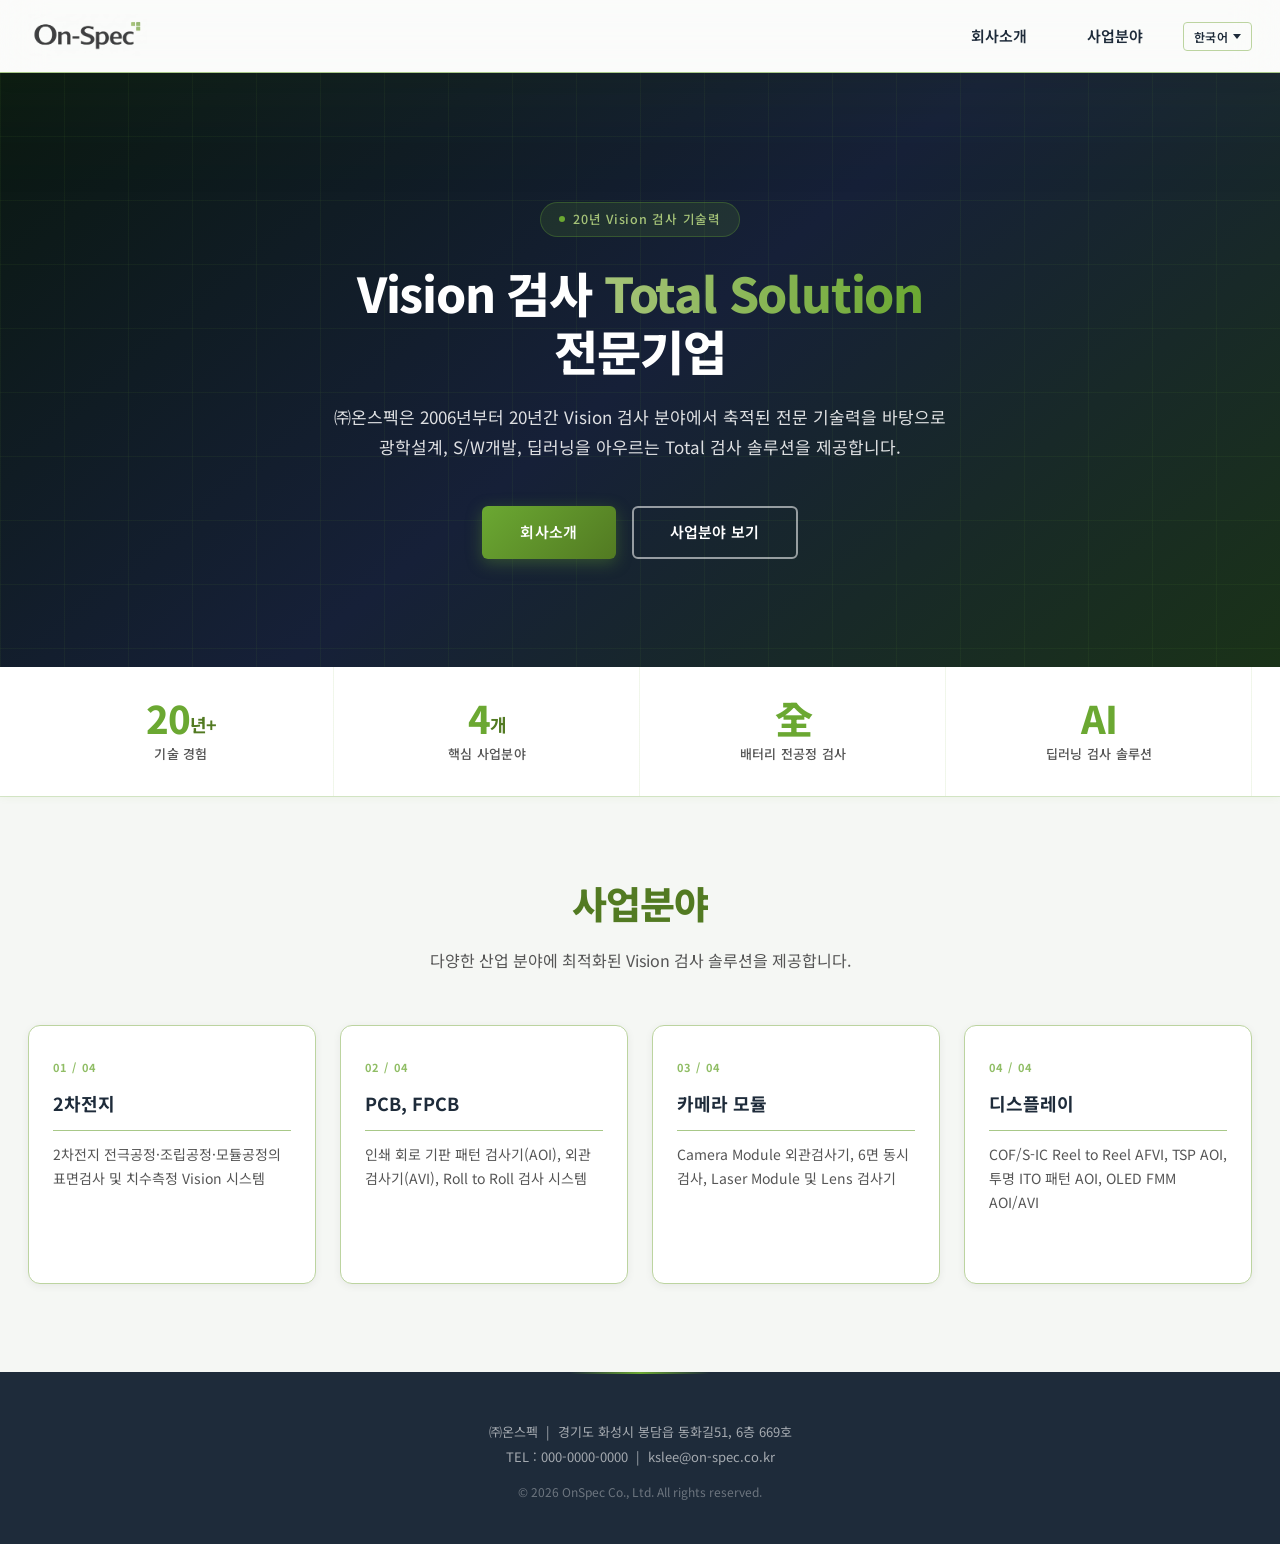
==== OnSpec_Homepage/wwwroot/index.html @ bb673530 "- 초기 버전 업데이트." ====
<!DOCTYPE html>
<html lang="ko">
<head>
    <meta charset="UTF-8">
    <meta name="viewport" content="width=device-width, initial-scale=1.0">
    <link rel="icon" href="favicon.ico" type="image/x-icon">
    <title>㈜온스펙 - Vision 검사 Total Solution</title>
    <link rel="preconnect" href="https://fonts.googleapis.com">
    <link rel="preconnect" href="https://fonts.gstatic.com" crossorigin>
    <link rel="stylesheet" href="https://fonts.googleapis.com/css2?family=Noto+Sans+KR:wght@400;500;600;700;800&display=swap">
    <link rel="stylesheet" href="style.css">
</head>
<body data-page="index">

    <!-- ══ HEADER ══════════════════════════════════════════════ -->
    <header class="site-header">
        <div class="header-inner">
            <div class="logo">
                <a href="index.html"><img src="res/logo.png" alt="㈜온스펙"></a>
            </div>
            <nav class="main-nav">
                <ul>
                    <li class="has-dropdown">
                        <a href="about.html" data-i18n="nav-about">회사소개</a>
                        <ul class="dropdown">
                            <li><a href="about.html#profile" data-i18n="sub-profile">Company Overview</a></li>
                            <li><a href="about.html#orgchart" data-i18n="sub-orgchart">Org Chart</a></li>
                            <li><a href="about.html#location" data-i18n="sub-location">Location</a></li>
                            <li><a href="about.html#contact" data-i18n="sub-contact">Contact</a></li>
                        </ul>
                    </li>
                    <li class="has-dropdown">
                        <a href="business.html" data-i18n="nav-business">사업분야</a>
                        <ul class="dropdown">
                            <li><a href="business.html#battery" data-i18n="sub-battery">Battery</a></li>
                            <li><a href="business.html#pcb" data-i18n="sub-pcb">PCB, FPCB</a></li>
                            <li><a href="business.html#camera" data-i18n="sub-camera">Camera Module</a></li>
                            <li><a href="business.html#display" data-i18n="sub-display">Display</a></li>
                        </ul>
                    </li>
                </ul>
            </nav>
            <div class="lang-select" id="langSelect"></div>
            <button class="menu-toggle" id="menuToggle" data-i18n-aria="menu-aria" aria-label="메뉴 열기">
                <span></span><span></span><span></span>
            </button>
        </div>
    </header>

    <!-- ══ MOBILE NAV ══════════════════════════════════════════ -->
    <nav class="mobile-nav" id="mobileNav">
        <ul>
            <li>
                <a href="about.html" data-i18n="nav-about">회사소개</a>
                <ul class="mobile-sub">
                    <li><a href="about.html#profile" data-i18n="sub-profile">Company Overview</a></li>
                    <li><a href="about.html#orgchart" data-i18n="sub-orgchart">Org Chart</a></li>
                    <li><a href="about.html#location" data-i18n="sub-location">Location</a></li>
                    <li><a href="about.html#contact" data-i18n="sub-contact">Contact</a></li>
                </ul>
            </li>
            <li>
                <a href="business.html" data-i18n="nav-business">사업분야</a>
                <ul class="mobile-sub">
                    <li><a href="business.html#battery" data-i18n="sub-battery">Battery</a></li>
                    <li><a href="business.html#pcb" data-i18n="sub-pcb">PCB, FPCB</a></li>
                    <li><a href="business.html#camera" data-i18n="sub-camera">Camera Module</a></li>
                    <li><a href="business.html#display" data-i18n="sub-display">Display</a></li>
                </ul>
            </li>
        </ul>
    </nav>

    <!-- ══ PAGE BODY ════════════════════════════════════════════ -->
    <div class="page-body">

        <!-- HERO -->
        <section class="hero">
            <div class="hero-inner">
                <div class="hero-badge" data-i18n="hero-badge">Since 2006 · 20년 Vision 검사 기술력</div>
                <h1 data-i18n="hero-title">Vision 검사 <em>Total Solution</em><br>전문기업</h1>
                <p data-i18n="hero-desc">
                    ㈜온스펙은 2006년부터 20년간 Vision 검사 분야에서 축적된 전문 기술력을 바탕으로<br>
                    광학설계, S/W개발, 딥러닝을 아우르는 Total 검사 솔루션을 제공합니다.
                </p>
                <div class="hero-cta">
                    <a href="about.html" class="btn-primary" data-i18n="hero-btn-about">회사소개</a>
                    <a href="business.html" class="btn-outline" data-i18n="hero-btn-business">사업분야 보기</a>
                </div>
            </div>
        </section>

        <!-- STATS -->
        <div class="stats-section">
            <div class="stats-inner">
                <div class="stat-item">
                    <span class="stat-num">20<span class="stat-unit">년+</span></span>
                    <span class="stat-label" data-i18n="stat-experience">기술 경험</span>
                </div>
                <div class="stat-item">
                    <span class="stat-num">4<span class="stat-unit">개</span></span>
                    <span class="stat-label" data-i18n="stat-business">핵심 사업분야</span>
                </div>
                <div class="stat-item">
                    <span class="stat-num">全</span>
                    <span class="stat-label" data-i18n="stat-battery">배터리 전공정 검사</span>
                </div>
                <div class="stat-item">
                    <span class="stat-num">AI</span>
                    <span class="stat-label" data-i18n="stat-ai">딥러닝 검사 솔루션</span>
                </div>
            </div>
        </div>

        <!-- OVERVIEW -->
        <section class="overview">
            <div class="overview-title">
                <span class="section-tag" data-i18n="overview-tag">사업분야</span>
                <p data-i18n="overview-p">다양한 산업 분야에 최적화된 Vision 검사 솔루션을 제공합니다.</p>
            </div>
            <div class="overview-grid">
                <a href="business.html#battery" class="overview-card">
                    <span class="card-num">01 / 04</span>
                    <h3 data-i18n="sub-battery">Battery</h3>
                    <p data-i18n="card-battery">2차전지 전극공정·조립공정·모듈공정의 표면검사 및 치수측정 Vision 시스템</p>
                    <span class="card-arrow" data-i18n="card-more">더 보기</span>
                </a>
                <a href="business.html#pcb" class="overview-card">
                    <span class="card-num">02 / 04</span>
                    <h3 data-i18n="sub-pcb">PCB, FPCB</h3>
                    <p data-i18n="card-pcb">인쇄 회로 기판 패턴 검사기(AOI), 외관 검사기(AVI), Roll to Roll 검사 시스템</p>
                    <span class="card-arrow" data-i18n="card-more">더 보기</span>
                </a>
                <a href="business.html#camera" class="overview-card">
                    <span class="card-num">03 / 04</span>
                    <h3 data-i18n="sub-camera">Camera Module</h3>
                    <p data-i18n="card-camera">Camera Module 외관검사기, 6면 동시검사, Laser Module 및 Lens 검사기</p>
                    <span class="card-arrow" data-i18n="card-more">더 보기</span>
                </a>
                <a href="business.html#display" class="overview-card">
                    <span class="card-num">04 / 04</span>
                    <h3 data-i18n="sub-display">Display</h3>
                    <p data-i18n="card-display">COF/S-IC Reel to Reel AFVI, TSP AOI, 투명 ITO 패턴 AOI, OLED FMM AOI/AVI</p>
                    <span class="card-arrow" data-i18n="card-more">더 보기</span>
                </a>
            </div>
        </section>

    </div><!-- /.page-body -->

    <!-- ══ FOOTER ══════════════════════════════════════════════ -->
    <footer class="site-footer">
        <p data-i18n="footer-addr">㈜온스펙 &nbsp;|&nbsp; 경기도 화성시 봉담읍 동화길51, 6층 669호</p>
        <p data-i18n="footer-tel">TEL : 000-0000-0000 &nbsp;|&nbsp; kslee@on-spec.co.kr</p>
        <p class="footer-copy">© 2026 OnSpec Co., Ltd. All rights reserved.</p>
    </footer>

    <script>
        const menuToggle = document.getElementById('menuToggle');
        const mobileNav = document.getElementById('mobileNav');
        menuToggle.addEventListener('click', function () {
            mobileNav.classList.toggle('open');
            menuToggle.classList.toggle('open');
        });

        /* Close mobile nav when any nav link is tapped (same-page anchors) */
        mobileNav.querySelectorAll('a').forEach(function (link) {
            link.addEventListener('click', function () {
                mobileNav.classList.remove('open');
                menuToggle.classList.remove('open');
            });
        });
    </script>
    <script src="lang.js"></script>

</body>
</html>
---- OnSpec_Homepage/wwwroot/style.css ----
/* ============================================================
   style.css — ㈜온스펙 Homepage Styles
   Color theme derived from res/logo.png:
     Charcoal  #3C3C3C  (logo text)
     Sage-green #A5C378  (logo accent)
   ============================================================ */

/* ── Variables ──────────────────────────────────────────── */
:root {
    --primary: #1E2B3A; /* dark navy-charcoal header */
    --primary-light: #2C3E52;
    --accent: #6BA832; /* vivid green from logo */
    --accent-dark: #527A22;
    --accent-light: #A5C378; /* logo sage-green, tints */
    --text: #2D2D2D;
    --text-mid: #555555;
    --text-light: #888888;
    --bg: #F5F7F4;
    --bg-white: #FFFFFF;
    --bg-alt: #EDF2E8;
    --border: #BCD4A0; /* was #D4E4BC — darkened for better contrast */
    --border-strong: #A8C888; /* softened — replaces hard border lines with shadow glow on key elements */
    --header-h: 72px;
    --subnav-h: 52px;
    --shadow-sm: 0 2px 8px rgba(0,0,0,0.06);
    --shadow-md: 0 6px 24px rgba(0,0,0,0.10);
    --shadow-lg: 0 16px 48px rgba(0,0,0,0.14);
    --shadow-green: 0 8px 28px rgba(107,168,50,0.14);
    --transition: 0.22s ease;
}

/* ── Reset / Base ───────────────────────────────────────── */
*, *::before, *::after {
    box-sizing: border-box;
    margin: 0;
    padding: 0;
}

html {
    scroll-behavior: smooth;
    scroll-padding-top: calc(var(--header-h) + var(--subnav-h));
}

body {
    font-family: 'Noto Sans KR', 'Apple SD Gothic Neo', 'Malgun Gothic', Arial, sans-serif;
    color: var(--text);
    background: var(--bg);
    line-height: 1.65;
    -webkit-font-smoothing: antialiased;
    -moz-osx-font-smoothing: grayscale;
}

a {
    text-decoration: none;
    color: inherit;
}

img {
    max-width: 100%;
    display: block;
}

/* ── Header ─────────────────────────────────────────────── */
.site-header {
    position: fixed;
    inset: 0 0 auto 0;
    height: var(--header-h);
    background: rgba(255,255,255,0.55);
    backdrop-filter: blur(22px) saturate(160%);
    -webkit-backdrop-filter: blur(22px) saturate(160%);
    z-index: 1000;
    box-shadow: 0 1px 0 var(--border-strong), 0 4px 20px rgba(0,0,0,0.08);
    transition: box-shadow var(--transition);
}

.header-inner {
    max-width: 1280px;
    margin: 0 auto;
    height: 100%;
    display: flex;
    align-items: center;
    padding: 0 28px;
}

/* Logo */
.logo {
    flex: 0 0 auto;
}

    .logo a {
        display: block;
    }

    .logo img {
        height: 44px;
        width: auto;
        mix-blend-mode: multiply; /* white areas blend into header glass bg */
    }

/* Desktop nav */
.main-nav {
    flex: 1;
    display: flex;
    justify-content: flex-end;
}

    .main-nav > ul {
        list-style: none;
        display: flex;
        gap: 4px;
    }

        .main-nav > ul > li {
            position: relative;
        }

            .main-nav > ul > li > a {
                display: block;
                position: relative;
                padding: 10px 28px;
                color: var(--primary);
                font-size: 15px;
                font-weight: 600;
                border-radius: 4px;
                transition: color var(--transition);
            }

                .main-nav > ul > li > a::after {
                    content: '';
                    position: absolute;
                    bottom: 4px;
                    left: 28px;
                    right: 28px;
                    height: 2px;
                    background: var(--accent);
                    border-radius: 2px;
                    transform: scaleX(0);
                    transform-origin: center;
                    transition: transform 0.22s ease;
                }

                .main-nav > ul > li > a:hover {
                    color: var(--accent);
                }

                    .main-nav > ul > li > a:hover::after {
                        transform: scaleX(1);
                    }

/* Dropdown */
.dropdown {
    display: none;
    position: absolute;
    top: 100%;
    left: 50%;
    transform: translateX(-50%);
    background: rgba(255,255,255,0.88);
    backdrop-filter: blur(22px) saturate(160%);
    -webkit-backdrop-filter: blur(22px) saturate(160%);
    border: 1px solid rgba(255,255,255,0.65);
    border-radius: 10px;
    box-shadow: 0 8px 32px rgba(0,0,0,0.12), 0 2px 8px rgba(107,168,50,0.08);
    list-style: none;
    min-width: 148px;
    overflow: hidden;
    z-index: 1100;
    padding-top: 6px;
}

.has-dropdown:hover .dropdown {
    display: block;
}
/* Invisible bridge over the gap so the mouse can reach the dropdown */
.has-dropdown::after {
    content: '';
    position: absolute;
    top: 100%;
    left: 0;
    right: 0;
    height: 6px;
    z-index: 1090;
}

.dropdown li a {
    display: block;
    padding: 11px 20px;
    font-size: 14px;
    color: var(--text);
    white-space: nowrap;
    transition: background 0.15s, color 0.15s;
}

    .dropdown li a:hover {
        background: var(--bg-alt);
        color: var(--accent);
    }

/* Hamburger button */
.menu-toggle {
    display: none;
    flex-direction: column;
    gap: 5px;
    background: none;
    border: none;
    cursor: pointer;
    padding: 8px;
    margin-left: auto;
}

    .menu-toggle span {
        display: block;
        width: 24px;
        height: 2px;
        background: var(--primary);
        border-radius: 2px;
        transition: all 0.28s;
    }

    .menu-toggle.open span:nth-child(1) {
        transform: translateY(7px) rotate(45deg);
    }

    .menu-toggle.open span:nth-child(2) {
        opacity: 0;
    }

    .menu-toggle.open span:nth-child(3) {
        transform: translateY(-7px) rotate(-45deg);
    }

/* Language select dropdown */
.lang-select {
    position: relative;
    margin-left: 12px;
    flex-shrink: 0;
}

.lang-select__btn {
    display: flex;
    align-items: center;
    gap: 5px;
    background: transparent;
    border: 1px solid var(--border);
    color: var(--primary);
    cursor: pointer;
    font-family: inherit;
    font-size: 12px;
    font-weight: 600;
    letter-spacing: 0.04em;
    padding: 5px 10px;
    border-radius: 4px;
    white-space: nowrap;
    transition: background 0.18s, color 0.18s, border-color 0.18s;
}

    .lang-select__btn:hover,
    .lang-select.open .lang-select__btn {
        background: var(--bg-alt);
        border-color: var(--accent);
        color: var(--accent);
    }

.lang-select__arrow {
    display: inline-block;
    width: 0;
    height: 0;
    border-left: 4px solid transparent;
    border-right: 4px solid transparent;
    border-top: 5px solid currentColor;
    transition: transform 0.2s;
}

.lang-select.open .lang-select__arrow {
    transform: rotate(180deg);
}

.lang-select__menu {
    display: none;
    position: absolute;
    top: calc(100% + 6px);
    right: 0;
    background: rgba(255,255,255,0.88);
    backdrop-filter: blur(22px) saturate(160%);
    -webkit-backdrop-filter: blur(22px) saturate(160%);
    border: 1px solid rgba(255,255,255,0.65);
    border-radius: 10px;
    box-shadow: 0 8px 32px rgba(0,0,0,0.12), 0 2px 8px rgba(107,168,50,0.08);
    list-style: none;
    min-width: 110px;
    overflow: hidden;
    z-index: 1200;
    padding: 4px 0;
}

.lang-select.open .lang-select__menu {
    display: block;
}

.lang-select__item {
    padding: 10px 16px;
    font-size: 13px;
    font-weight: 500;
    color: var(--text);
    cursor: pointer;
    white-space: nowrap;
    transition: background 0.15s, color 0.15s;
}

    .lang-select__item:hover {
        background: var(--bg-alt);
        color: var(--accent);
    }

    .lang-select__item.active {
        color: var(--accent);
        font-weight: 700;
    }

/* Mobile nav overlay */
.mobile-nav {
    display: none;
    position: fixed;
    top: var(--header-h);
    inset: var(--header-h) 0 0 0;
    background: var(--bg-alt);
    z-index: 999;
    overflow-y: auto;
}

    .mobile-nav.open {
        display: block;
    }

    .mobile-nav ul {
        list-style: none;
    }

    .mobile-nav > ul > li > a {
        display: block;
        padding: 15px 28px;
        color: var(--text-mid);
        font-size: 16px;
        font-weight: 500;
        border-bottom: 1px solid rgba(255,255,255,0.1);
    }

.mobile-sub li a {
    display: block;
    padding: 13px 48px;
    color: var(--text-mid);
    background: rgba(255,255,255,0.88);
    backdrop-filter: blur(22px) saturate(160%);
    -webkit-backdrop-filter: blur(22px) saturate(160%);
    font-size: 14px;
    font-weight: 500;
    border-bottom: 1px solid rgba(255,255,255,0.65);
    border-left: 3px solid transparent;
    transition: color 0.18s, border-color 0.18s, background 0.18s;
}

    .mobile-sub li a:hover,
    .mobile-sub li a.active {
        color: var(--accent);
        background: var(--bg-alt);
        border-left-color: var(--accent);
    }

/* ── Page body offset ───────────────────────────────────── */
.page-body {
    padding-top: var(--header-h);
}

/* ── Sub-navigation (about & business pages) ────────────── */
.sub-nav {
    position: sticky;
    top: var(--header-h);
    background: rgba(255,255,255,0.60);
    backdrop-filter: blur(20px) saturate(150%);
    -webkit-backdrop-filter: blur(20px) saturate(150%);
    border-bottom: none;
    box-shadow: 0 2px 0 rgba(107,168,50,0.18), 0 4px 16px rgba(0,0,0,0.07);
    z-index: 100;
    overflow-x: auto;
    white-space: nowrap;
}

    .sub-nav ul {
        list-style: none;
        display: flex;
        max-width: 1280px;
        margin: 0 auto;
        padding: 0 24px;
    }

        .sub-nav ul li a {
            display: block;
            padding: 14px 22px;
            font-size: 14px;
            font-weight: 500;
            color: var(--text-mid);
            border-bottom: 3px solid transparent;
            transition: color 0.18s, border-color 0.18s;
        }

            .sub-nav ul li a:hover {
                color: var(--accent);
                border-bottom-color: var(--accent);
            }

            .sub-nav ul li a.active {
                color: var(--accent);
                border-bottom-color: var(--accent);
            }

/* ── Hero (index.html) ──────────────────────────────────── */
/* Background: dark gradient ensures WCAG AA contrast (all stops >12:1 against white) */
.hero {
    position: relative;
    background: linear-gradient(140deg, #0a1810 0%, #162038 50%, #1a3218 100%);
    color: #fff;
    padding: 130px 24px 108px;
    text-align: center;
    overflow: hidden;
}

    /* Tech grid pattern overlay */
    .hero::before {
        content: '';
        position: absolute;
        inset: 0;
        background-image: linear-gradient(rgba(107,168,50,0.07) 1px, transparent 1px), linear-gradient(90deg, rgba(107,168,50,0.07) 1px, transparent 1px);
        background-size: 64px 64px;
        z-index: 0;
        pointer-events: none;
    }



@media (prefers-reduced-motion: reduce) {
    .hero::after,
    .hero-badge::before {
        animation: none;
    }
}

/* Diffuse soft-glow area sweeping top → bottom */
.hero::after {
    content: '';
    position: absolute;
    left: -20%;
    right: -20%;
    top: -320px;
    height: 320px;
    background: linear-gradient(
        to bottom,
        transparent 0%,
        rgba(107, 168, 50, 0.10) 25%,
        rgba(165, 195, 120, 0.20) 50%,
        rgba(107, 168, 50, 0.10) 75%,
        transparent 100%
    );
    filter: blur(80px);
    animation: scanBeam 8s cubic-bezier(0.42, 0, 0.58, 1) infinite;
    z-index: 1;
    pointer-events: none;
}

@keyframes scanBeam {
    0% {
        top: -320px;
        opacity: 0;
    }

    20% {
        opacity: 1;
    }

    80% {
        opacity: 1;
    }

    100% {
        top: calc(100%);
        opacity: 0;
    }
}

@keyframes pulse-dot {
    0%, 100% {
        opacity: 1;
        transform: scale(1);
    }

    50% {
        opacity: 0.4;
        transform: scale(0.75);
    }
}

.hero-inner {
    position: relative;
    z-index: 2;
    max-width: 820px;
    margin: 0 auto;
}

/* Hero badge */
.hero-badge {
    display: inline-flex;
    align-items: center;
    gap: 8px;
    background: rgba(107,168,50,0.14);
    border: 1px solid rgba(107,168,50,0.30);
    color: var(--accent-light);
    font-size: 12.5px;
    font-weight: 500;
    letter-spacing: 0.06em;
    padding: 6px 18px;
    border-radius: 100px;
    margin-bottom: 26px;
}

    .hero-badge::before {
        content: '';
        flex-shrink: 0;
        width: 6px;
        height: 6px;
        background: var(--accent);
        border-radius: 50%;
        animation: pulse-dot 2s ease-in-out infinite;
    }

.hero h1 {
    font-size: 48px;
    font-weight: 800;
    line-height: 1.22;
    letter-spacing: -0.025em;
    margin-bottom: 22px;
}

    .hero h1 em {
        font-style: normal;
        color: var(--accent-light); /* fallback for browsers without background-clip: text */
    }

@supports (-webkit-background-clip: text) or (background-clip: text) {
    .hero h1 em {
        background: linear-gradient(90deg, var(--accent-light), var(--accent));
        -webkit-background-clip: text;
        -webkit-text-fill-color: transparent;
        background-clip: text;
    }
}

.hero p {
    font-size: 17px;
    line-height: 1.78;
    color: rgba(255,255,255,0.86);
    margin-bottom: 44px;
}

.hero-cta {
    display: flex;
    gap: 16px;
    justify-content: center;
    flex-wrap: wrap;
}

.btn-primary {
    display: inline-block;
    padding: 14px 38px;
    background: linear-gradient(135deg, var(--accent) 0%, var(--accent-dark) 100%);
    color: #fff;
    font-size: 15px;
    font-weight: 600;
    border-radius: 6px;
    letter-spacing: 0.02em;
    box-shadow: 0 4px 16px rgba(107,168,50,0.35);
    transition: transform var(--transition), box-shadow var(--transition);
}

    .btn-primary:hover {
        transform: translateY(-2px);
        box-shadow: 0 8px 24px rgba(107,168,50,0.45);
    }

.btn-outline {
    display: inline-block;
    padding: 12px 36px;
    border: 2px solid rgba(255,255,255,0.55);
    color: #fff;
    font-size: 15px;
    font-weight: 600;
    border-radius: 6px;
    letter-spacing: 0.02em;
    transition: background var(--transition), border-color var(--transition), transform var(--transition);
}

    .btn-outline:hover {
        background: rgba(255,255,255,0.12);
        border-color: #fff;
        transform: translateY(-2px);
    }

/* ── Stats bar (index.html) ─────────────────────────────── */
.stats-section {
    background: var(--bg-white);
    /* soft gradient bottom border instead of hard line */
    border-bottom: none;
    box-shadow: 0 1px 0 0 rgba(107,168,50,0.22), 0 2px 8px rgba(107,168,50,0.06);
}

.stats-inner {
    max-width: 1280px;
    margin: 0 auto;
    padding: 0 28px;
    display: flex;
    justify-content: space-around;
    align-items: stretch;
}

.stat-item {
    flex: 1;
    display: flex;
    flex-direction: column;
    align-items: center;
    justify-content: center;
    padding: 32px 20px;
    gap: 6px;
    /* soft gradient divider instead of hard line */
    border-right: none;
    box-shadow: inset -1px 0 0 0 transparent;
    background-image: linear-gradient(to right, transparent calc(100% - 1px), rgba(107,168,50,0.20) 100%);
    transition: background var(--transition);
}

    .stat-item:last-child {
        border-right: none;
    }

    .stat-item:hover {
        background: var(--bg-alt);
    }

.stat-num {
    font-size: 38px;
    font-weight: 800;
    color: var(--accent);
    line-height: 1;
    letter-spacing: -0.03em;
}

    .stat-num .stat-unit {
        font-size: 18px;
        font-weight: 700;
        color: var(--accent-dark);
        vertical-align: middle;
    }

.stat-label {
    font-size: 13px;
    color: var(--text-mid);
    font-weight: 500;
    letter-spacing: 0.02em;
}

/* ── Overview cards (index.html) ────────────────────────── */
.overview {
    max-width: 1280px;
    margin: 0 auto;
    padding: 76px 28px 88px;
}

.overview-title {
    text-align: center;
    margin-bottom: 52px;
}

    .overview-title .section-tag {
        display: block;
        background: none;
        color: var(--accent-dark);
        font-size: 38px;
        font-weight: 800;
        letter-spacing: -0.025em;
        text-transform: none;
        padding: 0;
        border-radius: 0;
        margin-bottom: 12px;
        border: none;
        cursor: default;
    }

    .overview-title h2 {
        font-size: 32px;
        font-weight: 800;
        color: var(--primary);
        letter-spacing: -0.025em;
        margin-bottom: 10px;
    }

    .overview-title p {
        font-size: 16px;
        color: var(--text-mid);
    }

.overview-grid {
    display: grid;
    grid-template-columns: repeat(auto-fit, minmax(228px, 1fr));
    gap: 24px;
}

.overview-card {
    position: relative;
    display: block;
    background: var(--bg-white);
    border-radius: 12px;
    padding: 32px 24px 28px;
    border: 1px solid var(--border);
    box-shadow: var(--shadow-sm);
    overflow: hidden;
    transition: box-shadow var(--transition), transform var(--transition), border-color var(--transition);
}

    /* Top gradient accent bar */
    .overview-card::before {
        content: '';
        position: absolute;
        top: 0;
        left: 0;
        right: 0;
        height: 3px;
        background: linear-gradient(90deg, var(--accent-dark), var(--accent), var(--accent-light));
        transform: scaleX(0);
        transform-origin: left;
        transition: transform 0.30s ease;
        border-radius: 12px 12px 0 0;
    }

    .overview-card:hover::before {
        transform: scaleX(1);
    }

    .overview-card:hover {
        box-shadow: var(--shadow-green), var(--shadow-md);
        transform: translateY(-4px);
        border-color: var(--border-strong);
    }

.card-num {
    display: block;
    font-size: 11px;
    font-weight: 700;
    color: var(--accent);
    letter-spacing: 0.12em;
    margin-bottom: 12px;
    opacity: 0.75;
}

.overview-card h3 {
    font-size: 18px;
    font-weight: 700;
    color: var(--primary);
    margin-bottom: 12px;
    padding-bottom: 12px;
    border-bottom: 1px solid var(--border-strong);
}

.overview-card p {
    font-size: 14px;
    color: var(--text-mid);
    line-height: 1.7;
}

.card-arrow {
    display: inline-flex;
    align-items: center;
    gap: 5px;
    margin-top: 18px;
    font-size: 12px;
    font-weight: 600;
    color: var(--accent);
    opacity: 0;
    transform: translateX(-6px);
    transition: opacity 0.22s, transform 0.22s;
}

    .card-arrow::after {
        content: '→';
        font-size: 13px;
    }

.overview-card:hover .card-arrow {
    opacity: 1;
    transform: translateX(0);
}

/* ── Page sections (about & business) ──────────────────── */
.page-section {
    padding: 72px 0;
    /* soft glow divider replacing hard border */
    border-bottom: none;
    box-shadow: 0 1px 0 rgba(107,168,50,0.18), 0 2px 10px rgba(107,168,50,0.05);
    scroll-margin-top: calc(var(--header-h) + var(--subnav-h));
}

    .page-section:last-child {
        border-bottom: none;
    }

    .page-section:nth-child(even) {
        background: var(--bg-alt);
    }

.section-inner {
    max-width: 1100px;
    margin: 0 auto;
    padding: 0 32px;
}

.section-title {
    position: relative;
    margin-bottom: 40px;
    padding-bottom: 18px;
}

    .section-title::after {
        content: '';
        position: absolute;
        bottom: 0;
        left: 0;
        width: 52px;
        height: 3px;
        background: linear-gradient(90deg, var(--accent), var(--accent-light), transparent);
        border-radius: 2px;
    }

    .section-title h2 {
        font-size: 26px;
        font-weight: 800;
        color: var(--primary);
        letter-spacing: -0.02em;
    }

/* Company Overview */
.profile-intro {
    font-size: 15.5px;
    line-height: 1.85;
    color: var(--text);
    margin-bottom: 32px;
    padding: 24px 28px;
    background: linear-gradient(135deg, var(--bg-white) 0%, var(--bg-alt) 100%);
    border-left: 4px solid var(--accent);
    border-radius: 0 10px 10px 0;
    box-shadow: var(--shadow-sm);
}

.profile-info {
    display: flex;
    flex-direction: column;
    gap: 0;
}

.profile-info-row {
    display: flex;
    gap: 12px;
    padding: 14px 0;
    border-bottom: 1px solid var(--border-strong);
    font-size: 15px;
}

    .profile-info-row:last-child {
        border-bottom: none;
    }

    .profile-info-row .label {
        font-weight: 600;
        color: var(--primary);
        min-width: 120px;
        flex: 0 0 auto;
    }

    .profile-info-row .value {
        color: var(--text-mid);
    }

/* Org Chart */
.org-chart {
    display: flex;
    flex-direction: column;
    align-items: center;
    padding: 24px 0 16px;
}

.org-root {
    position: relative;
    padding-bottom: 40px;
}

    .org-root::after {
        content: '';
        position: absolute;
        bottom: 0;
        left: 50%;
        transform: translateX(-50%);
        width: 2px;
        height: 40px;
        background: var(--accent);
        box-shadow: 0 0 8px rgba(107,168,50,0.55);
    }

.org-root-box {
    background: linear-gradient(135deg, var(--primary) 0%, var(--primary-light) 100%);
    color: #fff;
    padding: 16px 56px;
    border-radius: 12px;
    font-weight: 700;
    font-size: 16px;
    letter-spacing: 0.03em;
    box-shadow: 0 6px 24px rgba(0,0,0,0.22), 0 0 0 1px rgba(255,255,255,0.08) inset;
}

.org-branches {
    display: flex;
    justify-content: center;
    width: 100%;
    max-width: 800px;
}

.org-branch {
    flex: 1;
    padding-top: 40px;
    display: flex;
    flex-direction: column;
    align-items: center;
    position: relative;
}

    /* Horizontal connector */
    .org-branch::before {
        content: '';
        position: absolute;
        top: 0;
        left: 0;
        right: 0;
        height: 2px;
        background: var(--accent);
        box-shadow: 0 0 6px rgba(107,168,50,0.50);
    }

    .org-branch:first-child::before {
        left: 50%;
    }

    .org-branch:last-child::before {
        right: 50%;
    }

    /* Vertical drop connector */
    .org-branch::after {
        content: '';
        position: absolute;
        top: 0;
        left: 50%;
        transform: translateX(-50%);
        width: 2px;
        height: 40px;
        background: var(--accent);
        box-shadow: 0 0 8px rgba(107,168,50,0.55);
    }

.org-box {
    background: rgba(255,255,255,0.82);
    backdrop-filter: blur(8px);
    -webkit-backdrop-filter: blur(8px);
    border: 1.5px solid rgba(107,168,50,0.45);
    color: var(--primary);
    padding: 12px 20px;
    border-radius: 10px;
    font-size: 14px;
    font-weight: 600;
    white-space: nowrap;
    text-align: center;
    box-shadow: 0 4px 16px rgba(107,168,50,0.10), 0 1px 4px rgba(0,0,0,0.07);
    transition: box-shadow 0.22s, transform 0.22s;
}

    .org-box:hover {
        box-shadow: 0 8px 28px rgba(107,168,50,0.28), 0 2px 8px rgba(0,0,0,0.10);
    }

/* Location / Map */
#map-container {
    width: 100%;
    height: 440px;
    border-radius: 8px;
    overflow: hidden;
    border: 1px solid var(--border-strong);
    box-shadow: 0 2px 14px rgba(0,0,0,0.09), 0 0 0 4px rgba(107,168,50,0.05);
}

.map-address {
    margin-top: 14px;
    font-size: 14px;
    color: var(--text-mid);
}

/* Contact */
.contact-list {
    display: flex;
    flex-direction: column;
    gap: 14px;
}

.contact-item {
    display: flex;
    gap: 20px;
    align-items: center;
    padding: 18px 24px;
    background: var(--bg-white);
    border-radius: 8px;
    border: 1px solid var(--border-strong);
    box-shadow: 0 1px 5px rgba(0,0,0,0.04), 0 0 0 3px rgba(107,168,50,0.04);
    transition: box-shadow 0.22s;
}

    .contact-item:hover {
        box-shadow: 0 6px 24px rgba(107,168,50,0.22), 0 2px 8px rgba(0,0,0,0.08);
    }

.contact-label {
    font-weight: 600;
    color: var(--primary);
    min-width: 72px;
    font-size: 15px;
}

.contact-value {
    color: var(--text-mid);
    font-size: 15px;
}

.contact-email {
    color: var(--accent-dark);
    transition: color 0.18s;
}

    .contact-email:hover {
        color: var(--accent);
    }

/* ── Business sections ──────────────────────────────────── */
.biz-content {
    display: grid;
    grid-template-columns: 1fr 1fr;
    gap: 44px;
    align-items: start;
}

    .biz-content.reverse {
        direction: rtl;
    }

        .biz-content.reverse > * {
            direction: ltr;
        }

.biz-image {
    position: relative;
    border-radius: 12px;
    overflow: hidden;
    box-shadow: var(--shadow-lg);
}

    .biz-image::after {
        content: '';
        position: absolute;
        inset: 0;
        background: linear-gradient(to bottom, transparent 50%, rgba(10,24,16,0.45) 100%);
        opacity: 0;
        transition: opacity 0.35s;
    }

    .biz-image:hover::after {
        opacity: 1;
    }

    .biz-image img {
        width: 100%;
        height: 300px;
        object-fit: cover;
        transition: transform 0.45s ease;
    }

    .biz-image:hover img {
        transform: scale(1.04);
    }

.biz-detail h3 {
    font-size: 16px;
    font-weight: 700;
    color: var(--primary);
    margin-bottom: 12px;
    padding-bottom: 8px;
    border-bottom: 1px solid var(--border-strong);
}

    .biz-detail h3:not(:first-child) {
        margin-top: 22px;
    }

.biz-list {
    list-style: none;
    margin-bottom: 6px;
}

    .biz-list li {
        position: relative;
        padding: 7px 0 7px 16px;
        font-size: 14px;
        color: var(--text-mid);
        border-bottom: 1px dashed var(--border-strong);
        line-height: 1.6;
    }

        .biz-list li:last-child {
            border-bottom: none;
        }

        .biz-list li::before {
            content: '';
            position: absolute;
            left: 0;
            top: 50%;
            transform: translateY(-50%);
            width: 5px;
            height: 5px;
            border-radius: 50%;
            background: var(--accent);
        }

/* ── Footer ─────────────────────────────────────────────── */
.site-footer {
    position: relative;
    background: var(--primary);
    color: rgba(255,255,255,0.60);
    text-align: center;
    padding: 48px 24px 40px;
    font-size: 13px;
    line-height: 1.9;
}

    .site-footer::before {
        content: '';
        position: absolute;
        top: 0;
        left: 50%;
        transform: translateX(-50%);
        width: 140px;
        height: 2px;
        background: linear-gradient(90deg, transparent, var(--accent), transparent);
    }

    .site-footer .footer-copy {
        margin-top: 12px;
        color: rgba(255,255,255,0.35);
        font-size: 12px;
    }

/* ── Responsive – Tablet (≤1024px) ─────────────────────── */
@media (max-width: 1024px) {
    .hero h1 {
        font-size: 36px;
    }

    .biz-content {
        grid-template-columns: 1fr;
    }

        .biz-content.reverse {
            direction: ltr;
        }

    .biz-image img {
        height: 240px;
    }
}

/* ── Responsive – Mobile (≤768px) ──────────────────────── */
@media (max-width: 768px) {
    :root {
        --header-h: 60px;
    }

    .main-nav {
        display: none;
    }

    .menu-toggle {
        display: flex;
    }

    .logo img {
        height: 36px;
    }

    .hero {
        padding: 88px 20px 72px;
    }

        .hero h1 {
            font-size: 27px;
        }

        .hero p {
            font-size: 14.5px;
        }

    .hero-badge {
        font-size: 11.5px;
    }

    .stats-inner {
        flex-wrap: wrap;
    }

    .stat-item {
        flex: 0 0 50%;
        background-image: none;
        border-right: none;
        border-bottom: 1px solid var(--border-strong);
        padding: 22px 16px;
    }

        .stat-item:nth-child(odd) {
            border-right: 1px solid var(--border-strong);
        }

        .stat-item:nth-last-child(-n+2) {
            border-bottom: none;
        }

    .stat-num {
        font-size: 30px;
    }

    .overview {
        padding: 48px 20px 60px;
    }

    .overview-title .section-tag {
        font-size: 28px;
    }

    .overview-grid {
        grid-template-columns: 1fr;
    }

    .section-inner {
        padding: 0 18px;
    }

    .page-section {
        padding: 48px 0;
    }

    .section-title h2 {
        font-size: 21px;
    }

    .profile-intro {
        font-size: 14px;
        padding: 16px 18px;
    }

    .profile-info-row {
        flex-direction: column;
        gap: 3px;
    }

    /* Org Chart – keep single-row tree, scale down for mobile */
    .org-chart {
        overflow-x: auto;
        align-items: flex-start;
        padding: 16px 0;
    }

        .org-chart > * {
            min-width: max-content;
            margin: 0 auto;
        }

    .org-root {
        padding-bottom: 24px;
    }

        .org-root::after {
            height: 24px;
        }

    .org-root-box {
        padding: 10px 22px;
        font-size: 14px;
    }

    .org-branches {
        max-width: none;
    }

    .org-branch {
        padding-top: 24px;
    }

        .org-branch::after {
            height: 24px;
        }

    .org-box {
        padding: 8px 11px;
        font-size: 12px;
    }

    #map-container {
        height: 300px;
    }

    .contact-item {
        flex-direction: column;
        align-items: flex-start;
        gap: 4px;
        padding: 14px 16px;
    }

    .biz-image img {
        height: 200px;
    }

    .sub-nav ul {
        padding: 0 12px;
    }

        .sub-nav ul li a {
            padding: 12px 14px;
            font-size: 13px;
        }
}
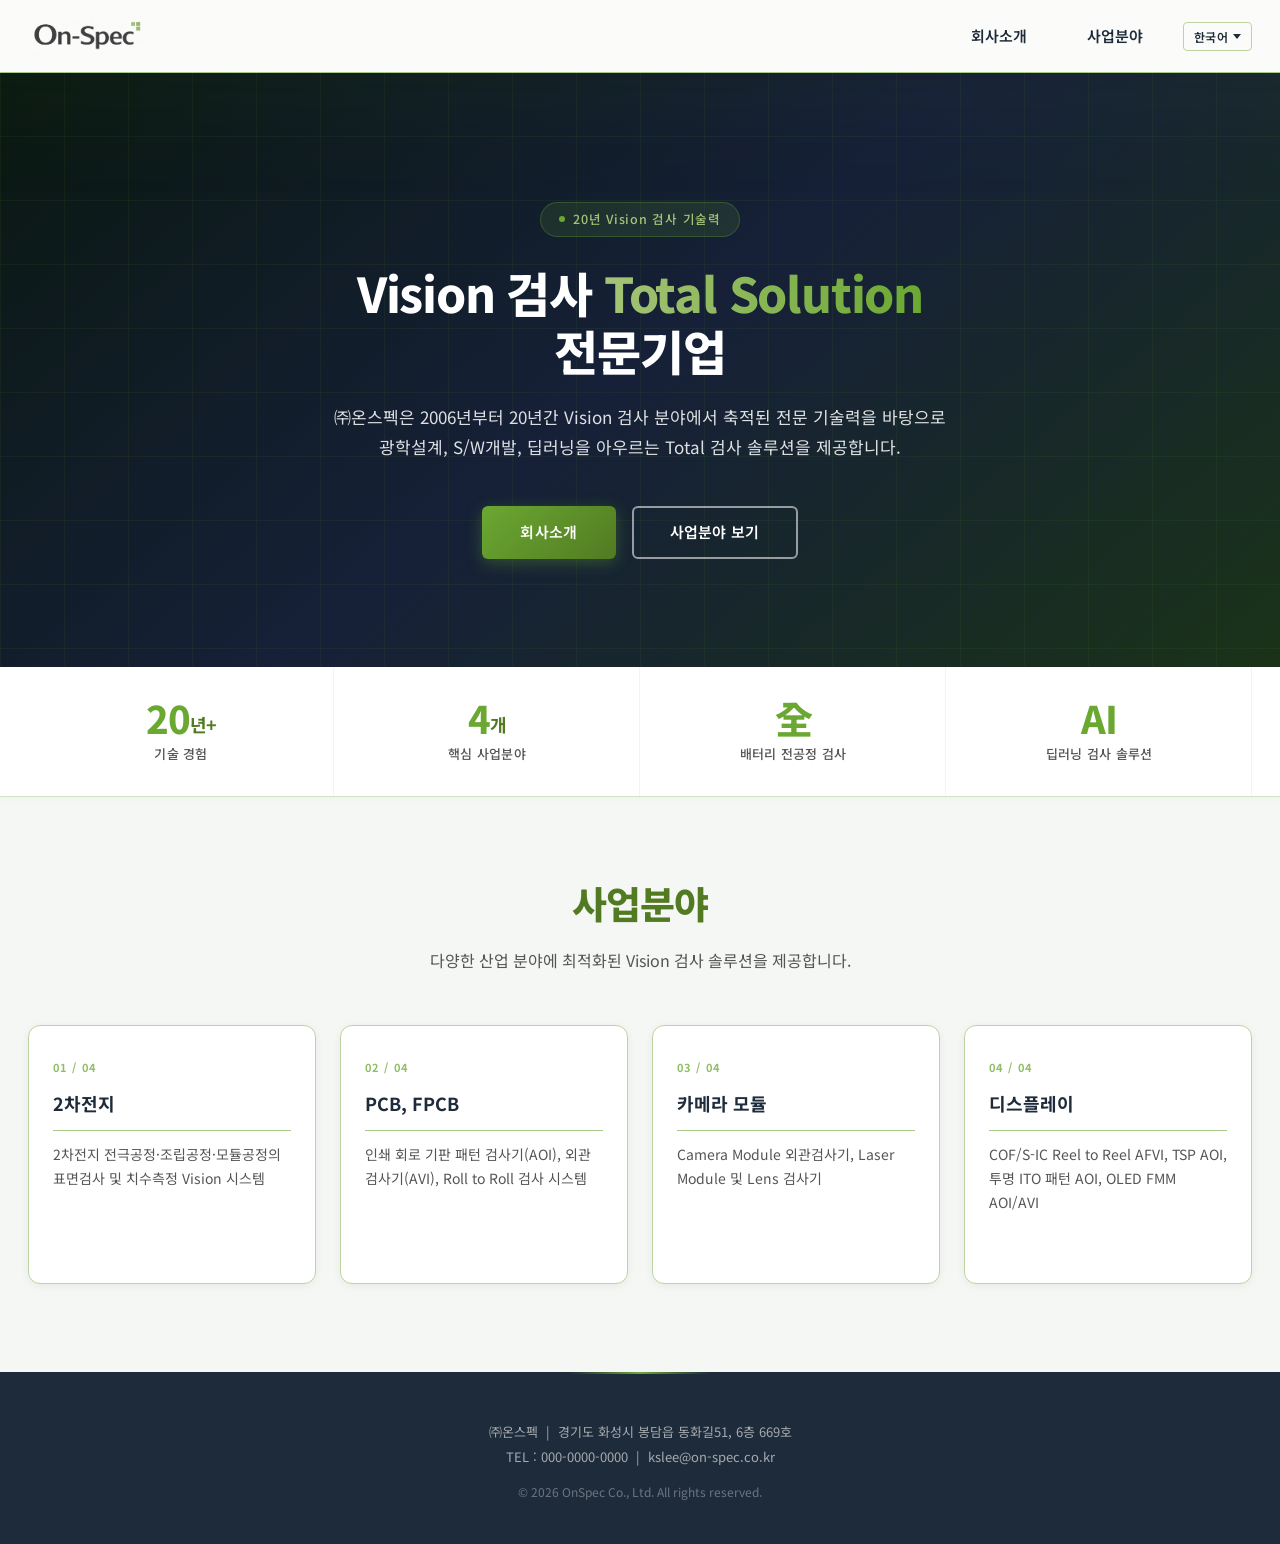
==== commit c0c8c552: "- 번역 및 문구 수정." ====
--- a/OnSpec_Homepage/wwwroot/index.html
+++ b/OnSpec_Homepage/wwwroot/index.html
@@ -23,19 +23,19 @@
                     <li class="has-dropdown">
                         <a href="about.html" data-i18n="nav-about">회사소개</a>
                         <ul class="dropdown">
-                            <li><a href="about.html#profile" data-i18n="sub-profile">Company Overview</a></li>
-                            <li><a href="about.html#orgchart" data-i18n="sub-orgchart">Org Chart</a></li>
-                            <li><a href="about.html#location" data-i18n="sub-location">Location</a></li>
-                            <li><a href="about.html#contact" data-i18n="sub-contact">Contact</a></li>
+                            <li><a href="about.html#profile" data-i18n="sub-profile">기업 개요</a></li>
+                            <li><a href="about.html#orgchart" data-i18n="sub-orgchart">조직도</a></li>
+                            <li><a href="about.html#location" data-i18n="sub-location">오시는 길</a></li>
+                            <li><a href="about.html#contact" data-i18n="sub-contact">연락처</a></li>
                         </ul>
                     </li>
                     <li class="has-dropdown">
                         <a href="business.html" data-i18n="nav-business">사업분야</a>
                         <ul class="dropdown">
-                            <li><a href="business.html#battery" data-i18n="sub-battery">Battery</a></li>
+                            <li><a href="business.html#battery" data-i18n="sub-battery">2차전지</a></li>
                             <li><a href="business.html#pcb" data-i18n="sub-pcb">PCB, FPCB</a></li>
-                            <li><a href="business.html#camera" data-i18n="sub-camera">Camera Module</a></li>
-                            <li><a href="business.html#display" data-i18n="sub-display">Display</a></li>
+                            <li><a href="business.html#camera" data-i18n="sub-camera">카메라 모듈</a></li>
+                            <li><a href="business.html#display" data-i18n="sub-display">디스플레이</a></li>
                         </ul>
                     </li>
                 </ul>
@@ -53,19 +53,19 @@
             <li>
                 <a href="about.html" data-i18n="nav-about">회사소개</a>
                 <ul class="mobile-sub">
-                    <li><a href="about.html#profile" data-i18n="sub-profile">Company Overview</a></li>
-                    <li><a href="about.html#orgchart" data-i18n="sub-orgchart">Org Chart</a></li>
-                    <li><a href="about.html#location" data-i18n="sub-location">Location</a></li>
-                    <li><a href="about.html#contact" data-i18n="sub-contact">Contact</a></li>
+                    <li><a href="about.html#profile" data-i18n="sub-profile">기업 개요</a></li>
+                    <li><a href="about.html#orgchart" data-i18n="sub-orgchart">조직도</a></li>
+                    <li><a href="about.html#location" data-i18n="sub-location">오시는 길</a></li>
+                    <li><a href="about.html#contact" data-i18n="sub-contact">연락처</a></li>
                 </ul>
             </li>
             <li>
                 <a href="business.html" data-i18n="nav-business">사업분야</a>
                 <ul class="mobile-sub">
-                    <li><a href="business.html#battery" data-i18n="sub-battery">Battery</a></li>
+                    <li><a href="business.html#battery" data-i18n="sub-battery">2차전지</a></li>
                     <li><a href="business.html#pcb" data-i18n="sub-pcb">PCB, FPCB</a></li>
-                    <li><a href="business.html#camera" data-i18n="sub-camera">Camera Module</a></li>
-                    <li><a href="business.html#display" data-i18n="sub-display">Display</a></li>
+                    <li><a href="business.html#camera" data-i18n="sub-camera">카메라 모듈</a></li>
+                    <li><a href="business.html#display" data-i18n="sub-display">디스플레이</a></li>
                 </ul>
             </li>
         </ul>
@@ -77,7 +77,7 @@
         <!-- HERO -->
         <section class="hero">
             <div class="hero-inner">
-                <div class="hero-badge" data-i18n="hero-badge">Since 2006 · 20년 Vision 검사 기술력</div>
+                <div class="hero-badge" data-i18n="hero-badge">20년 Vision 검사 기술력</div>
                 <h1 data-i18n="hero-title">Vision 검사 <em>Total Solution</em><br>전문기업</h1>
                 <p data-i18n="hero-desc">
                     ㈜온스펙은 2006년부터 20년간 Vision 검사 분야에서 축적된 전문 기술력을 바탕으로<br>
@@ -94,11 +94,11 @@
         <div class="stats-section">
             <div class="stats-inner">
                 <div class="stat-item">
-                    <span class="stat-num">20<span class="stat-unit">년+</span></span>
+                    <span class="stat-num">20<span class="stat-unit" data-i18n="stat-experience-u">년+</span></span>
                     <span class="stat-label" data-i18n="stat-experience">기술 경험</span>
                 </div>
                 <div class="stat-item">
-                    <span class="stat-num">4<span class="stat-unit">개</span></span>
+                    <span class="stat-num">4<span class="stat-unit" data-i18n="stat-business-u">개</span></span>
                     <span class="stat-label" data-i18n="stat-business">핵심 사업분야</span>
                 </div>
                 <div class="stat-item">
@@ -121,7 +121,7 @@
             <div class="overview-grid">
                 <a href="business.html#battery" class="overview-card">
                     <span class="card-num">01 / 04</span>
-                    <h3 data-i18n="sub-battery">Battery</h3>
+                    <h3 data-i18n="sub-battery">2차전지</h3>
                     <p data-i18n="card-battery">2차전지 전극공정·조립공정·모듈공정의 표면검사 및 치수측정 Vision 시스템</p>
                     <span class="card-arrow" data-i18n="card-more">더 보기</span>
                 </a>
@@ -133,13 +133,13 @@
                 </a>
                 <a href="business.html#camera" class="overview-card">
                     <span class="card-num">03 / 04</span>
-                    <h3 data-i18n="sub-camera">Camera Module</h3>
-                    <p data-i18n="card-camera">Camera Module 외관검사기, 6면 동시검사, Laser Module 및 Lens 검사기</p>
+                    <h3 data-i18n="sub-camera">카메라 모듈</h3>
+                    <p data-i18n="card-camera">Camera Module 외관검사기, Laser Module 및 Lens 검사기</p>
                     <span class="card-arrow" data-i18n="card-more">더 보기</span>
                 </a>
                 <a href="business.html#display" class="overview-card">
                     <span class="card-num">04 / 04</span>
-                    <h3 data-i18n="sub-display">Display</h3>
+                    <h3 data-i18n="sub-display">디스플레이</h3>
                     <p data-i18n="card-display">COF/S-IC Reel to Reel AFVI, TSP AOI, 투명 ITO 패턴 AOI, OLED FMM AOI/AVI</p>
                     <span class="card-arrow" data-i18n="card-more">더 보기</span>
                 </a>
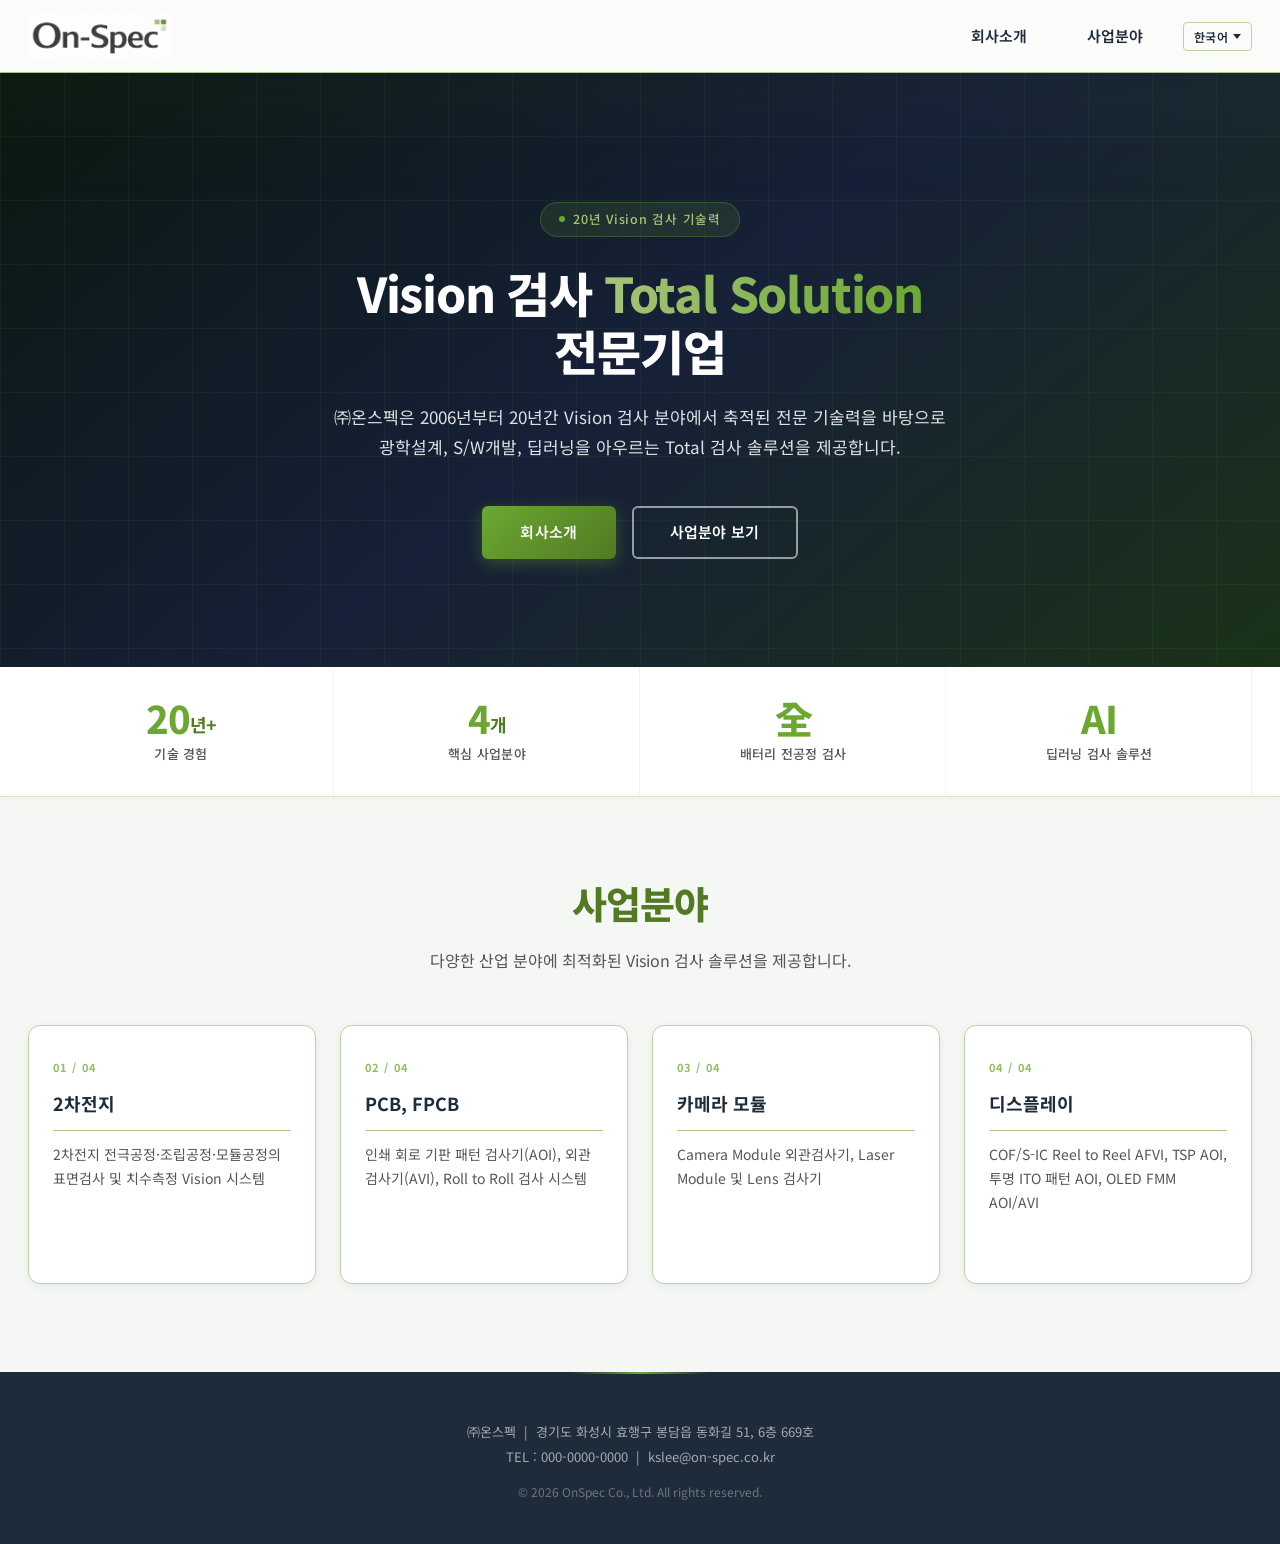
==== commit 203bab8e: "- 주소 변경, 로고 변경." ====
--- a/OnSpec_Homepage/wwwroot/index.html
+++ b/OnSpec_Homepage/wwwroot/index.html
@@ -150,7 +150,7 @@
 
     <!-- ══ FOOTER ══════════════════════════════════════════════ -->
     <footer class="site-footer">
-        <p data-i18n="footer-addr">㈜온스펙 &nbsp;|&nbsp; 경기도 화성시 봉담읍 동화길51, 6층 669호</p>
+        <p data-i18n="footer-addr">㈜온스펙 &nbsp;|&nbsp; 경기도 화성시 효행구 봉담읍 동화길 51, 6층 669호</p>
         <p data-i18n="footer-tel">TEL : 000-0000-0000 &nbsp;|&nbsp; kslee@on-spec.co.kr</p>
         <p class="footer-copy">© 2026 OnSpec Co., Ltd. All rights reserved.</p>
     </footer>
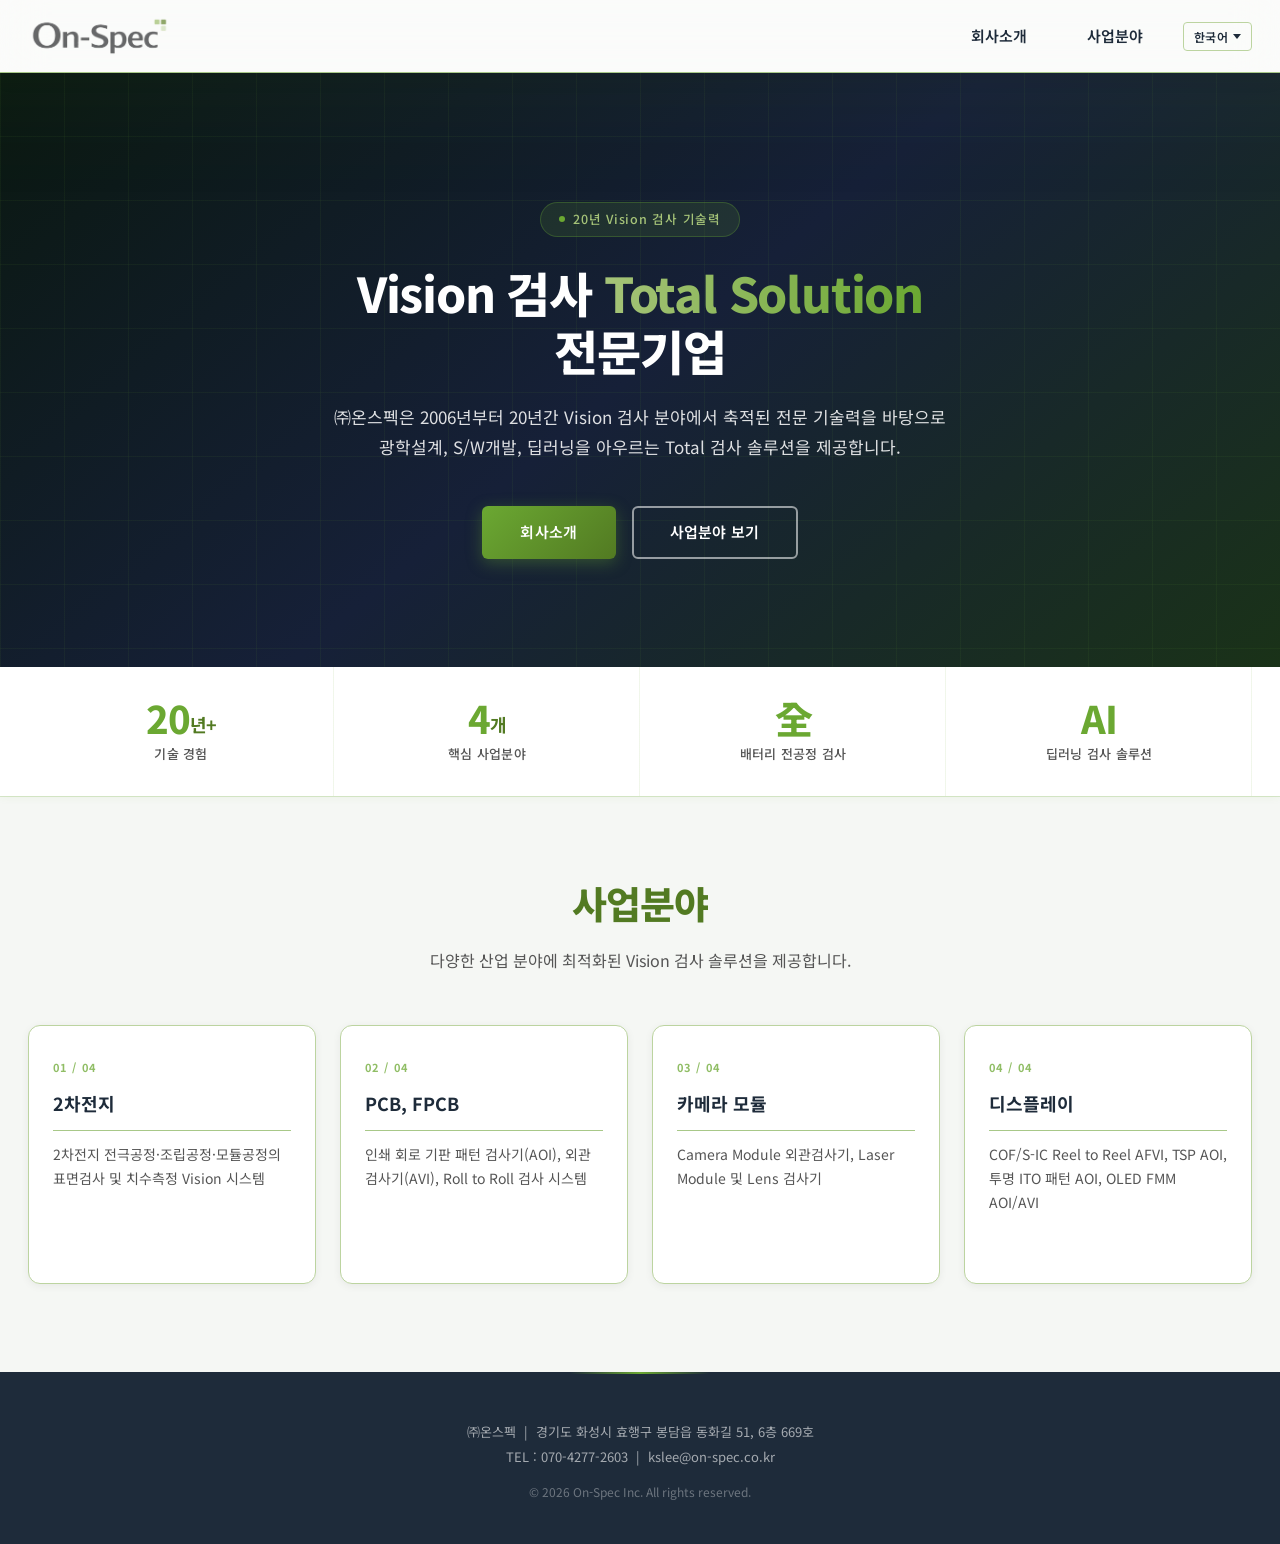
==== commit d6c9c4f0: "- 전화번호, 영어 문구 변경. - 모바일 버전에서 더 보기가 항상 보이도록 수정." ====
--- a/OnSpec_Homepage/wwwroot/index.html
+++ b/OnSpec_Homepage/wwwroot/index.html
@@ -151,8 +151,8 @@
     <!-- ══ FOOTER ══════════════════════════════════════════════ -->
     <footer class="site-footer">
         <p data-i18n="footer-addr">㈜온스펙 &nbsp;|&nbsp; 경기도 화성시 효행구 봉담읍 동화길 51, 6층 669호</p>
-        <p data-i18n="footer-tel">TEL : 000-0000-0000 &nbsp;|&nbsp; kslee@on-spec.co.kr</p>
-        <p class="footer-copy">© 2026 OnSpec Co., Ltd. All rights reserved.</p>
+        <p data-i18n="footer-tel">TEL : 070-4277-2603 &nbsp;|&nbsp; kslee@on-spec.co.kr</p>
+        <p class="footer-copy">© 2026 On-Spec Inc. All rights reserved.</p>
     </footer>
 
     <script>
--- a/OnSpec_Homepage/wwwroot/style.css
+++ b/OnSpec_Homepage/wwwroot/style.css
@@ -94,7 +94,6 @@
     .logo img {
         height: 44px;
         width: auto;
-        mix-blend-mode: multiply; /* white areas blend into header glass bg */
     }
 
 /* Desktop nav */
@@ -1334,6 +1333,11 @@
     .biz-image img {
         height: 200px;
     }
+    
+    .card-arrow {
+        opacity: 1;
+        transform: translateX(0);
+    }
 
     .sub-nav ul {
         padding: 0 12px;
